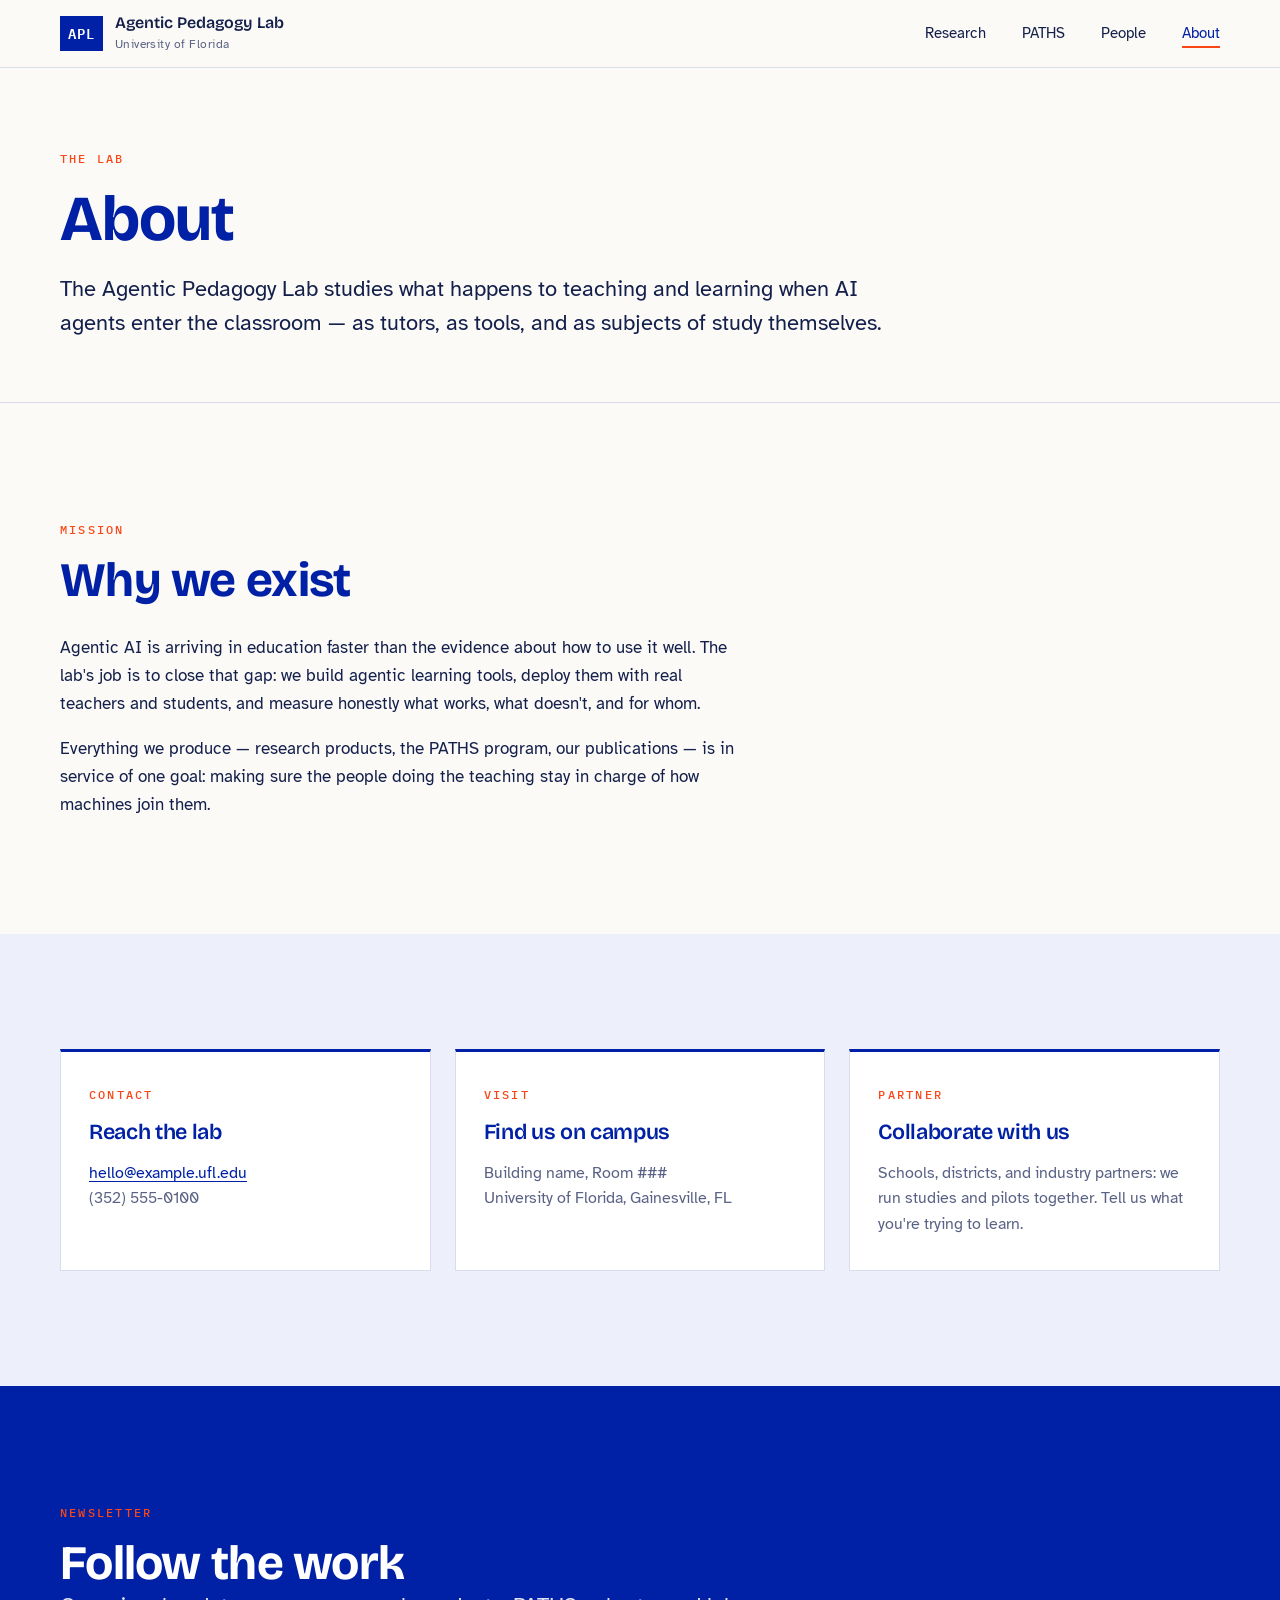
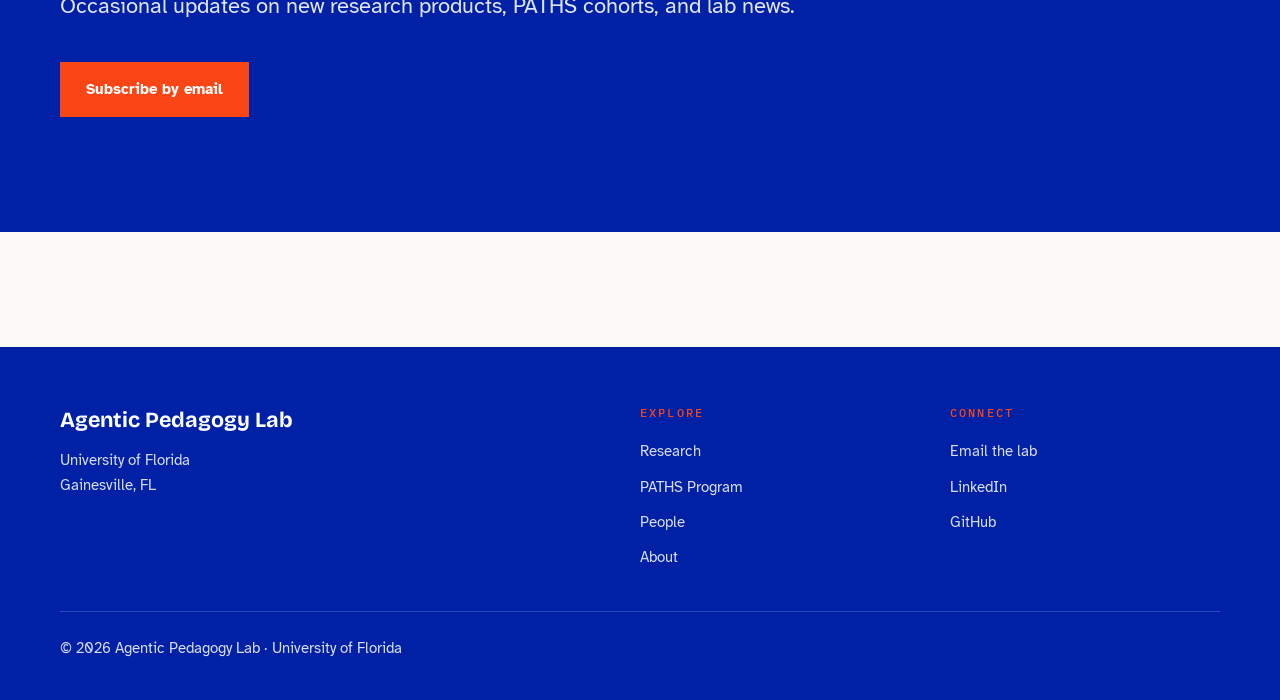
==== about.html @ 83805e8d "Initial site: Agentic Pedagogy Lab base (home, research, PATHS, people, about) Co-Authored-By: Claud" ====
<!DOCTYPE html>
<html lang="en">
<head>
  <meta charset="UTF-8" />
  <meta name="viewport" content="width=device-width, initial-scale=1.0" />
  <title>About — Agentic Pedagogy Lab</title>
  <meta name="description" content="About the Agentic Pedagogy Lab at the University of Florida: mission, contact, and how to visit." />
  <link rel="preconnect" href="https://fonts.googleapis.com" />
  <link rel="preconnect" href="https://fonts.gstatic.com" crossorigin />
  <link href="https://fonts.googleapis.com/css2?family=Atkinson+Hyperlegible:ital,wght@0,400;0,700;1,400&family=Bricolage+Grotesque:opsz,wght@12..96,400..800&family=IBM+Plex+Mono:wght@400;500;600&display=swap" rel="stylesheet" />
  <link rel="stylesheet" href="css/site.css" />
</head>
<body>

  <header class="site-header">
    <div class="wrap">
      <a class="wordmark" href="index.html">
        <span class="wordmark-badge">APL</span>
        <span class="wordmark-text">
          <strong>Agentic Pedagogy Lab</strong>
          <span>University of Florida</span>
        </span>
      </a>
      <button class="nav-toggle" aria-expanded="false" aria-controls="site-nav">Menu</button>
      <nav class="site-nav" id="site-nav" aria-label="Primary">
        <ul>
          <li><a href="research.html">Research</a></li>
          <li><a href="paths.html">PATHS</a></li>
          <li><a href="people.html">People</a></li>
          <li><a href="about.html" aria-current="page">About</a></li>
        </ul>
      </nav>
    </div>
  </header>

  <main>

    <section class="page-hero">
      <div class="wrap">
        <span class="eyebrow">The Lab</span>
        <h1>About</h1>
        <p class="lede">
          The Agentic Pedagogy Lab studies what happens to teaching and
          learning when AI agents enter the classroom — as tutors, as tools,
          and as subjects of study themselves.
        </p>
      </div>
    </section>

    <section class="section">
      <div class="wrap">
        <span class="eyebrow">Mission</span>
        <h2 style="margin-bottom: 1.75rem;">Why we exist</h2>
        <div class="prose">
          <!-- TODO: replace with the lab's real mission statement -->
          <p>
            Agentic AI is arriving in education faster than the evidence about
            how to use it well. The lab's job is to close that gap: we build
            agentic learning tools, deploy them with real teachers and
            students, and measure honestly what works, what doesn't, and for
            whom.
          </p>
          <p>
            Everything we produce — research products, the PATHS program, our
            publications — is in service of one goal: making sure the people
            doing the teaching stay in charge of how machines join them.
          </p>
        </div>
      </div>
    </section>

    <section class="section band-tint">
      <div class="wrap">
        <div class="pillars">
          <div class="pillar reveal">
            <span class="eyebrow">Contact</span>
            <h3>Reach the lab</h3>
            <p>
              <!-- TODO: real contact details -->
              <a href="mailto:hello@example.ufl.edu">hello@example.ufl.edu</a><br />
              (352) 555-0100
            </p>
          </div>
          <div class="pillar reveal">
            <span class="eyebrow">Visit</span>
            <h3>Find us on campus</h3>
            <p>
              <!-- TODO: building, room, directions link -->
              Building name, Room ###<br />
              University of Florida, Gainesville, FL
            </p>
          </div>
          <div class="pillar reveal">
            <span class="eyebrow">Partner</span>
            <h3>Collaborate with us</h3>
            <p>
              <!-- TODO: partnership / sponsorship copy -->
              Schools, districts, and industry partners: we run studies and
              pilots together. Tell us what you're trying to learn.
            </p>
          </div>
        </div>
      </div>
    </section>

    <section class="section band-dark">
      <div class="wrap">
        <span class="eyebrow">Newsletter</span>
        <h2>Follow the work</h2>
        <p class="lede">
          <!-- TODO: wire up a real signup form or mailing list link -->
          Occasional updates on new research products, PATHS cohorts, and
          lab news.
        </p>
        <div class="hero-actions">
          <a class="btn btn-primary" href="mailto:hello@example.ufl.edu">Subscribe by email</a>
        </div>
      </div>
    </section>

  </main>

  <footer class="site-footer">
    <div class="wrap">
      <div class="footer-brand">
        <strong>Agentic Pedagogy Lab</strong>
        <p>
          University of Florida<br />
          Gainesville, FL
        </p>
      </div>
      <div>
        <h4>Explore</h4>
        <ul>
          <li><a href="research.html">Research</a></li>
          <li><a href="paths.html">PATHS Program</a></li>
          <li><a href="people.html">People</a></li>
          <li><a href="about.html">About</a></li>
        </ul>
      </div>
      <div>
        <h4>Connect</h4>
        <ul>
          <li><a href="mailto:hello@example.ufl.edu">Email the lab</a></li>
          <li><a href="#">LinkedIn</a></li>
          <li><a href="#">GitHub</a></li>
        </ul>
      </div>
      <p class="footer-legal">&copy; 2026 Agentic Pedagogy Lab · University of Florida</p>
    </div>
  </footer>

  <script src="js/main.js"></script>
</body>
</html>
---- css/site.css ----
/* ==========================================================================
   Agentic Pedagogy Lab — University of Florida
   Design tokens + site styles
   ========================================================================== */

:root {
  /* Color */
  --paper: #fbfaf7;
  --ink: #14204b;        /* deep navy-blue ink for body text */
  --uf-blue: #0021a5;    /* UF core blue — headings, bands */
  --uf-orange: #fa4616;  /* UF core orange — the single accent */
  --tint: #edf0fa;       /* pale blue surface */
  --muted: #5a6285;
  --line: #d9dcec;
  --white: #ffffff;

  /* Type */
  --font-display: "Bricolage Grotesque", "Arial Black", sans-serif;
  --font-body: "Atkinson Hyperlegible", "Segoe UI", sans-serif;
  --font-mono: "IBM Plex Mono", "Consolas", monospace;

  /* Rhythm */
  --measure: 62ch;
  --gutter: clamp(1.25rem, 4vw, 3rem);
  --section: clamp(4rem, 9vw, 7.5rem);
}

* { box-sizing: border-box; margin: 0; padding: 0; }

html { scroll-behavior: smooth; }

body {
  font-family: var(--font-body);
  font-size: 1.0625rem;
  line-height: 1.65;
  color: var(--ink);
  background: var(--paper);
  -webkit-font-smoothing: antialiased;
}

img { max-width: 100%; display: block; }

a { color: var(--uf-blue); text-decoration-thickness: 1px; text-underline-offset: 3px; }
a:hover { color: var(--uf-orange); }

:focus-visible {
  outline: 3px solid var(--uf-orange);
  outline-offset: 3px;
  border-radius: 2px;
}

.wrap {
  width: min(1160px, 100% - 2 * var(--gutter));
  margin-inline: auto;
}

/* --------------------------------------------------------------------------
   Typography
   -------------------------------------------------------------------------- */

h1, h2, h3 {
  font-family: var(--font-display);
  line-height: 1.05;
  letter-spacing: -0.015em;
  color: var(--uf-blue);
  text-wrap: balance;
}

.display {
  font-size: clamp(2.75rem, 7.5vw, 5.5rem);
  font-weight: 700;
}

h2 { font-size: clamp(1.9rem, 4vw, 3rem); font-weight: 700; }
h3 { font-size: 1.35rem; font-weight: 600; line-height: 1.25; }

.eyebrow {
  font-family: var(--font-mono);
  font-size: 0.78rem;
  font-weight: 500;
  letter-spacing: 0.18em;
  text-transform: uppercase;
  color: var(--uf-orange);
  display: block;
  margin-bottom: 1rem;
}

.lede {
  font-size: clamp(1.15rem, 2vw, 1.35rem);
  line-height: 1.55;
  max-width: var(--measure);
  color: var(--ink);
}

.muted { color: var(--muted); }

.prose { max-width: var(--measure); }
.prose p + p { margin-top: 1em; }

/* --------------------------------------------------------------------------
   Header / navigation
   -------------------------------------------------------------------------- */

.site-header {
  position: sticky;
  top: 0;
  z-index: 50;
  background: color-mix(in srgb, var(--paper) 92%, transparent);
  backdrop-filter: blur(8px);
  border-bottom: 1px solid var(--line);
}

.site-header .wrap {
  display: flex;
  align-items: center;
  justify-content: space-between;
  gap: 1rem;
  padding-block: 0.9rem;
}

.wordmark {
  display: flex;
  align-items: center;
  gap: 0.75rem;
  text-decoration: none;
}
.wordmark:hover .wordmark-badge { background: var(--uf-orange); }

.wordmark-badge {
  font-family: var(--font-mono);
  font-weight: 600;
  font-size: 0.9rem;
  letter-spacing: 0.06em;
  color: var(--white);
  background: var(--uf-blue);
  padding: 0.35rem 0.5rem;
  transition: background 0.2s ease;
}

.wordmark-text { line-height: 1.15; }
.wordmark-text strong {
  display: block;
  font-family: var(--font-display);
  font-size: 1rem;
  font-weight: 600;
  color: var(--ink);
}
.wordmark-text span {
  font-size: 0.75rem;
  color: var(--muted);
  letter-spacing: 0.04em;
}

.site-nav ul {
  display: flex;
  gap: clamp(1rem, 3vw, 2.25rem);
  list-style: none;
}

.site-nav a {
  font-size: 0.95rem;
  font-weight: 500;
  color: var(--ink);
  text-decoration: none;
  padding-block: 0.25rem;
  border-bottom: 2px solid transparent;
}
.site-nav a:hover { color: var(--uf-orange); }
.site-nav a[aria-current="page"] {
  color: var(--uf-blue);
  border-bottom-color: var(--uf-orange);
}

.nav-toggle {
  display: none;
  font-family: var(--font-mono);
  font-size: 0.8rem;
  letter-spacing: 0.1em;
  text-transform: uppercase;
  background: none;
  border: 1px solid var(--line);
  color: var(--ink);
  padding: 0.5rem 0.8rem;
  cursor: pointer;
}

@media (max-width: 720px) {
  .nav-toggle { display: block; }
  .site-nav {
    position: absolute;
    top: 100%;
    left: 0;
    right: 0;
    background: var(--paper);
    border-bottom: 1px solid var(--line);
    display: none;
  }
  .site-nav.open { display: block; }
  .site-nav ul {
    flex-direction: column;
    gap: 0;
    padding: 0.5rem var(--gutter) 1rem;
  }
  .site-nav a {
    display: block;
    padding: 0.75rem 0;
    border-bottom: none;
  }
}

/* --------------------------------------------------------------------------
   Hero
   -------------------------------------------------------------------------- */

.hero {
  padding-block: var(--section) calc(var(--section) * 0.8);
  position: relative;
  overflow: hidden;
}

.hero .display { max-width: 15ch; }

.hero .lede { margin-top: 1.75rem; }

.hero-actions {
  margin-top: 2.5rem;
  display: flex;
  flex-wrap: wrap;
  gap: 1rem;
}

/* The signature "path": an orange stroke drawn beneath the key word */
.path-underline { position: relative; display: inline-block; }
.path-underline svg {
  position: absolute;
  left: -2%;
  bottom: -0.12em;
  width: 104%;
  height: 0.35em;
  overflow: visible;
}
.path-underline path {
  fill: none;
  stroke: var(--uf-orange);
  stroke-width: 6;
  stroke-linecap: round;
}

@media (prefers-reduced-motion: no-preference) {
  .path-underline path {
    stroke-dasharray: 1;
    stroke-dashoffset: 1;
    animation: draw-path 0.9s ease-out 0.4s forwards;
  }
  @keyframes draw-path {
    to { stroke-dashoffset: 0; }
  }
}

/* --------------------------------------------------------------------------
   Buttons
   -------------------------------------------------------------------------- */

.btn {
  display: inline-block;
  font-family: var(--font-body);
  font-weight: 700;
  font-size: 0.95rem;
  text-decoration: none;
  padding: 0.8rem 1.5rem;
  border: 2px solid var(--uf-blue);
  transition: background 0.15s ease, color 0.15s ease, border-color 0.15s ease;
}

.btn-primary { background: var(--uf-blue); color: var(--white); }
.btn-primary:hover { background: var(--uf-orange); border-color: var(--uf-orange); color: var(--white); }

.btn-ghost { background: transparent; color: var(--uf-blue); }
.btn-ghost:hover { border-color: var(--uf-orange); color: var(--uf-orange); }

.band-dark .btn-primary { background: var(--uf-orange); border-color: var(--uf-orange); }
.band-dark .btn-primary:hover { background: var(--white); border-color: var(--white); color: var(--uf-blue); }

/* --------------------------------------------------------------------------
   Sections
   -------------------------------------------------------------------------- */

.section { padding-block: var(--section); }

.section-head {
  display: flex;
  align-items: flex-end;
  justify-content: space-between;
  gap: 2rem;
  margin-bottom: clamp(2rem, 5vw, 3.5rem);
}
.section-head .more {
  font-family: var(--font-mono);
  font-size: 0.85rem;
  white-space: nowrap;
}

.band-tint { background: var(--tint); }

.band-dark {
  background: var(--uf-blue);
  color: var(--white);
}
.band-dark h2, .band-dark h3 { color: var(--white); }
.band-dark .lede, .band-dark p { color: color-mix(in srgb, var(--white) 88%, var(--uf-blue)); }
.band-dark a { color: var(--white); }
.band-dark a:hover { color: var(--uf-orange); }

/* --------------------------------------------------------------------------
   Pillars (home: Lab / PATHS / Research)
   -------------------------------------------------------------------------- */

.pillars {
  display: grid;
  grid-template-columns: repeat(3, 1fr);
  gap: 1.5rem;
}
@media (max-width: 860px) { .pillars { grid-template-columns: 1fr; } }

.pillar {
  background: var(--white);
  border: 1px solid var(--line);
  border-top: 3px solid var(--uf-blue);
  padding: 2rem 1.75rem;
  display: flex;
  flex-direction: column;
  gap: 0.9rem;
  text-decoration: none;
  color: var(--ink);
  transition: border-top-color 0.2s ease, transform 0.2s ease;
}
.pillar:hover { border-top-color: var(--uf-orange); transform: translateY(-3px); color: var(--ink); }
.pillar .eyebrow { margin-bottom: 0; }
.pillar p { color: var(--muted); font-size: 0.98rem; }
.pillar .pillar-go {
  margin-top: auto;
  font-family: var(--font-mono);
  font-size: 0.85rem;
  color: var(--uf-blue);
}
.pillar:hover .pillar-go { color: var(--uf-orange); }

/* --------------------------------------------------------------------------
   Research catalog cards
   -------------------------------------------------------------------------- */

.card-grid {
  display: grid;
  grid-template-columns: repeat(3, 1fr);
  gap: 1.5rem;
}
@media (max-width: 980px) { .card-grid { grid-template-columns: repeat(2, 1fr); } }
@media (max-width: 640px) { .card-grid { grid-template-columns: 1fr; } }

.card {
  background: var(--white);
  border: 1px solid var(--line);
  display: flex;
  flex-direction: column;
  text-decoration: none;
  color: var(--ink);
  transition: transform 0.2s ease, box-shadow 0.2s ease;
}
.card:hover {
  transform: translateY(-4px);
  box-shadow: 0 12px 32px rgba(20, 32, 75, 0.12);
  color: var(--ink);
}

.card-media {
  aspect-ratio: 16 / 10;
  background:
    linear-gradient(135deg, var(--uf-blue) 0%, #0a3ad4 60%, #1e56f0 100%);
  position: relative;
  display: flex;
  align-items: flex-end;
  padding: 1rem;
}
.card-media .code {
  font-family: var(--font-mono);
  font-size: 0.78rem;
  letter-spacing: 0.14em;
  color: var(--white);
  background: rgba(255, 255, 255, 0.14);
  padding: 0.3rem 0.55rem;
}
.card:nth-child(3n + 2) .card-media {
  background: linear-gradient(135deg, #d63a10 0%, var(--uf-orange) 60%, #ff7a4d 100%);
}
.card:nth-child(3n) .card-media {
  background: linear-gradient(135deg, #0b1440 0%, var(--uf-blue) 70%, #2447d6 100%);
}

.card-body { padding: 1.5rem 1.5rem 1.75rem; display: flex; flex-direction: column; gap: 0.7rem; flex: 1; }
.card-body h3 { color: var(--uf-blue); }
.card:hover .card-body h3 { color: var(--uf-orange); }
.card-body p { font-size: 0.95rem; color: var(--muted); }

.tags { display: flex; flex-wrap: wrap; gap: 0.4rem; margin-top: auto; padding-top: 0.6rem; }
.tag {
  font-family: var(--font-mono);
  font-size: 0.7rem;
  letter-spacing: 0.08em;
  text-transform: uppercase;
  color: var(--uf-blue);
  border: 1px solid var(--line);
  padding: 0.2rem 0.5rem;
}

/* --------------------------------------------------------------------------
   PATHS — the path itself (numbered steps on a connected orange line)
   -------------------------------------------------------------------------- */

.path-steps {
  list-style: none;
  position: relative;
  max-width: 760px;
  margin-top: 3rem;
}
.path-steps::before {
  content: "";
  position: absolute;
  left: 1.1rem;
  top: 1.5rem;
  bottom: 1.5rem;
  width: 3px;
  background: var(--uf-orange);
}

.path-step {
  position: relative;
  padding: 0 0 2.75rem 4rem;
}
.path-step:last-child { padding-bottom: 0; }

.path-step .node {
  position: absolute;
  left: 0;
  top: 0.1rem;
  width: 2.3rem;
  height: 2.3rem;
  border-radius: 50%;
  background: var(--paper);
  border: 3px solid var(--uf-orange);
  color: var(--uf-blue);
  font-family: var(--font-mono);
  font-weight: 600;
  font-size: 0.85rem;
  display: flex;
  align-items: center;
  justify-content: center;
}

.path-step h3 { margin-bottom: 0.4rem; }
.path-step p { color: var(--muted); max-width: 55ch; }

.band-dark .path-step .node { background: var(--uf-blue); color: var(--white); }
.band-dark .path-step p { color: color-mix(in srgb, var(--white) 80%, var(--uf-blue)); }

/* --------------------------------------------------------------------------
   People
   -------------------------------------------------------------------------- */

.people-grid {
  display: grid;
  grid-template-columns: repeat(4, 1fr);
  gap: 1.5rem;
}
@media (max-width: 1000px) { .people-grid { grid-template-columns: repeat(3, 1fr); } }
@media (max-width: 720px) { .people-grid { grid-template-columns: repeat(2, 1fr); } }
@media (max-width: 460px) { .people-grid { grid-template-columns: 1fr; } }

.person { text-align: left; }
.person-photo {
  aspect-ratio: 1;
  background: var(--tint);
  border: 1px solid var(--line);
  display: flex;
  align-items: center;
  justify-content: center;
  font-family: var(--font-mono);
  font-size: 0.75rem;
  letter-spacing: 0.12em;
  color: var(--muted);
  margin-bottom: 0.9rem;
}
.person h3 { font-size: 1.05rem; }
.person .role { font-size: 0.88rem; color: var(--muted); }

/* --------------------------------------------------------------------------
   Stats / facts strip
   -------------------------------------------------------------------------- */

.facts {
  display: grid;
  grid-template-columns: repeat(3, 1fr);
  gap: 1.5rem;
  border-top: 1px solid var(--line);
  border-bottom: 1px solid var(--line);
  padding-block: 2.25rem;
}
@media (max-width: 720px) { .facts { grid-template-columns: 1fr; } }

.fact strong {
  display: block;
  font-family: var(--font-display);
  font-size: 2rem;
  color: var(--uf-blue);
  line-height: 1.1;
}
.fact span { font-size: 0.9rem; color: var(--muted); }

/* --------------------------------------------------------------------------
   Footer
   -------------------------------------------------------------------------- */

.site-footer {
  background: var(--uf-blue);
  color: var(--white);
  padding-block: 3.5rem 2.5rem;
  margin-top: var(--section);
}
.site-footer .wrap {
  display: grid;
  grid-template-columns: 2fr 1fr 1fr;
  gap: 2.5rem;
}
@media (max-width: 720px) { .site-footer .wrap { grid-template-columns: 1fr; } }

.site-footer h4 {
  font-family: var(--font-mono);
  font-size: 0.75rem;
  font-weight: 500;
  letter-spacing: 0.18em;
  text-transform: uppercase;
  color: var(--uf-orange);
  margin-bottom: 0.9rem;
}
.site-footer p, .site-footer a { font-size: 0.92rem; color: color-mix(in srgb, var(--white) 85%, var(--uf-blue)); }
.site-footer a { text-decoration: none; }
.site-footer a:hover { color: var(--uf-orange); }
.site-footer ul { list-style: none; }
.site-footer li + li { margin-top: 0.45rem; }

.footer-brand strong {
  display: block;
  font-family: var(--font-display);
  font-size: 1.35rem;
  color: var(--white);
  margin-bottom: 0.6rem;
}

.footer-legal {
  grid-column: 1 / -1;
  border-top: 1px solid rgba(255, 255, 255, 0.18);
  padding-top: 1.5rem;
  font-size: 0.8rem;
  color: color-mix(in srgb, var(--white) 65%, var(--uf-blue));
}

/* --------------------------------------------------------------------------
   Scroll reveal (respects reduced motion)
   -------------------------------------------------------------------------- */

@media (prefers-reduced-motion: no-preference) {
  .reveal {
    opacity: 0;
    transform: translateY(18px);
    transition: opacity 0.6s ease, transform 0.6s ease;
  }
  .reveal.in {
    opacity: 1;
    transform: none;
  }
}

/* --------------------------------------------------------------------------
   Page hero (interior pages)
   -------------------------------------------------------------------------- */

.page-hero {
  padding-block: calc(var(--section) * 0.7) calc(var(--section) * 0.55);
  border-bottom: 1px solid var(--line);
}
.page-hero h1 {
  font-size: clamp(2.4rem, 5.5vw, 4rem);
  font-weight: 700;
}
.page-hero .lede { margin-top: 1.25rem; }
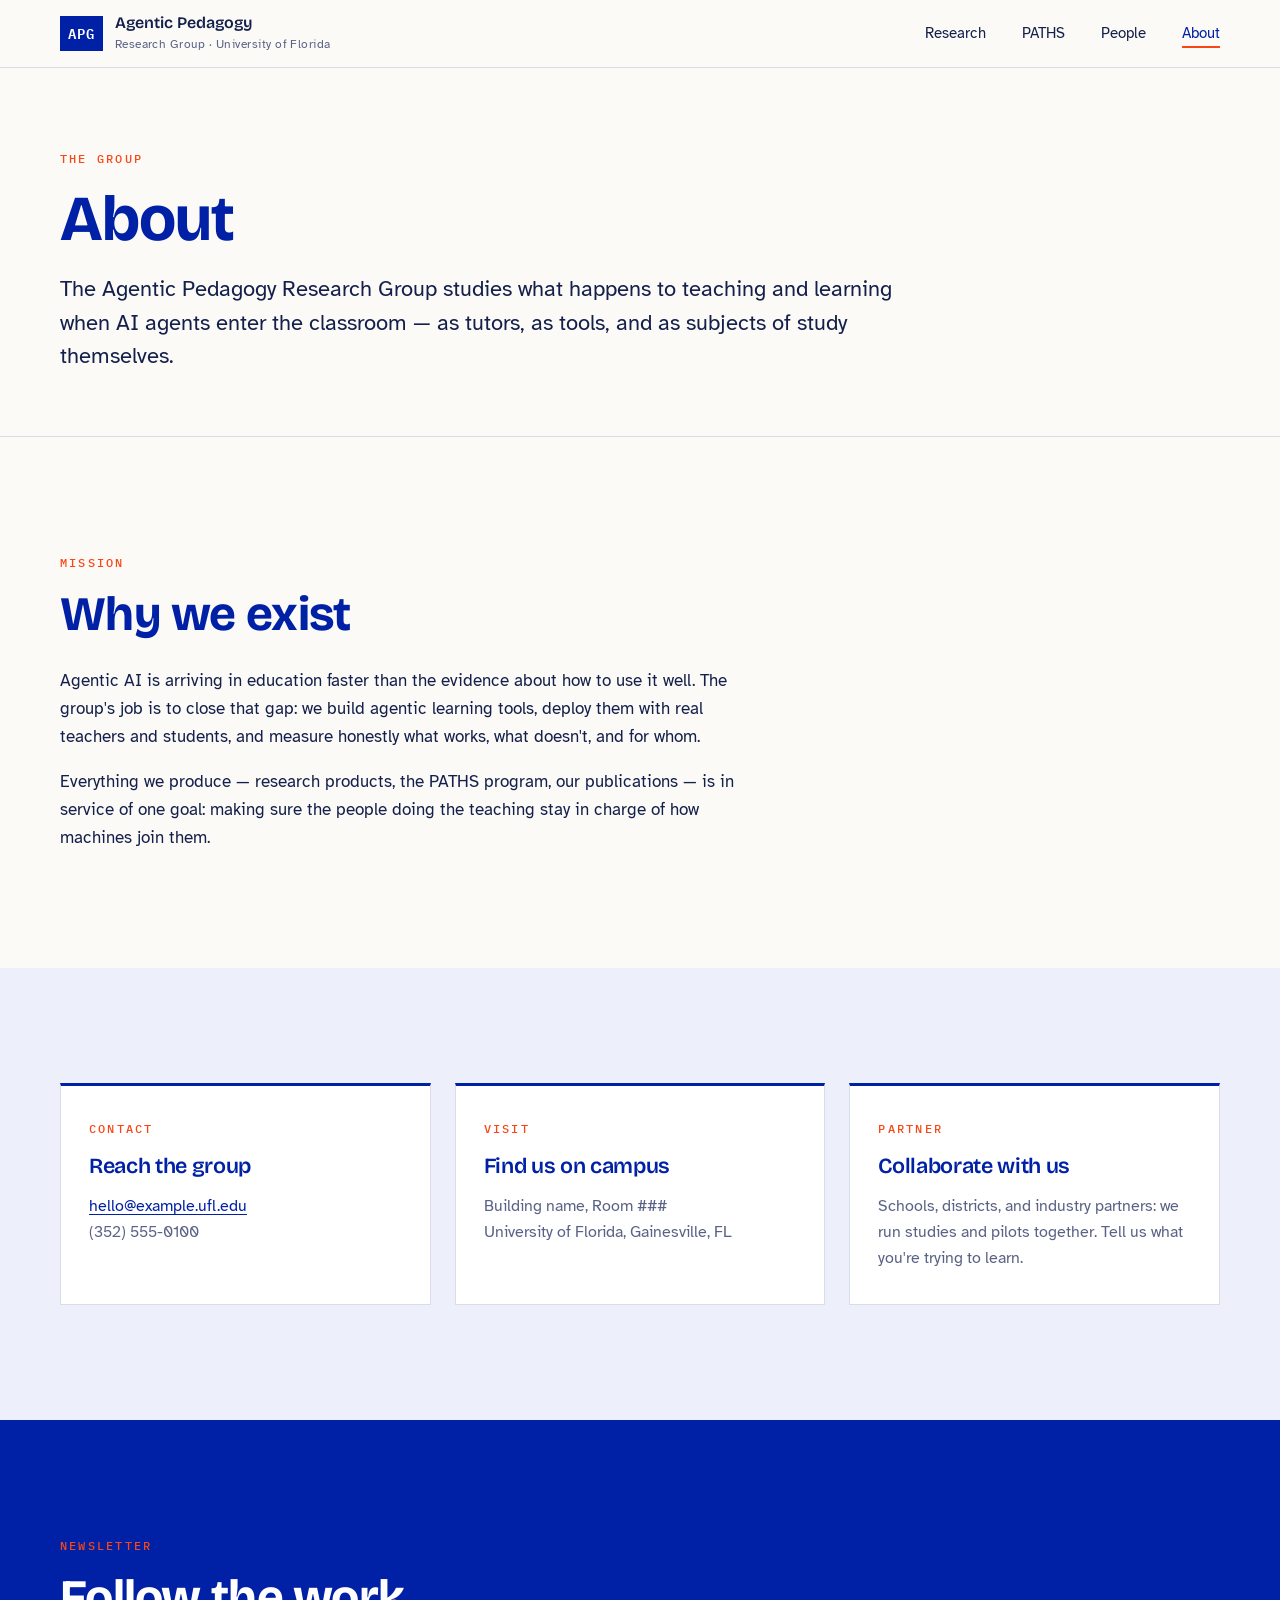
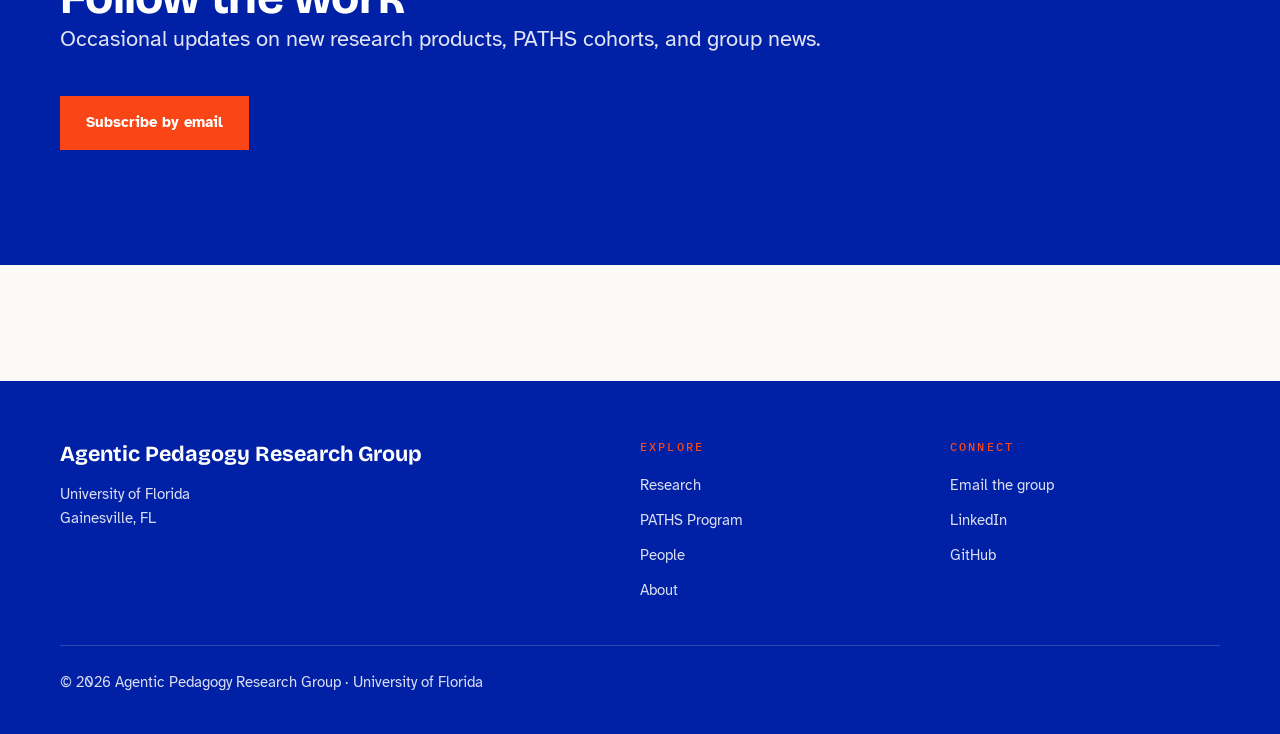
==== commit d9c80cae: "Rename lab to research group site-wide; credit faculty home labs APL -> APG wordmark and catalog cod" ====
--- a/about.html
+++ b/about.html
@@ -3,8 +3,8 @@
 <head>
   <meta charset="UTF-8" />
   <meta name="viewport" content="width=device-width, initial-scale=1.0" />
-  <title>About — Agentic Pedagogy Lab</title>
-  <meta name="description" content="About the Agentic Pedagogy Lab at the University of Florida: mission, contact, and how to visit." />
+  <title>About — Agentic Pedagogy Research Group</title>
+  <meta name="description" content="About the Agentic Pedagogy Research Group at the University of Florida: mission, contact, and how to visit." />
   <link rel="preconnect" href="https://fonts.googleapis.com" />
   <link rel="preconnect" href="https://fonts.gstatic.com" crossorigin />
   <link href="https://fonts.googleapis.com/css2?family=Atkinson+Hyperlegible:ital,wght@0,400;0,700;1,400&family=Bricolage+Grotesque:opsz,wght@12..96,400..800&family=IBM+Plex+Mono:wght@400;500;600&display=swap" rel="stylesheet" />
@@ -15,10 +15,10 @@
   <header class="site-header">
     <div class="wrap">
       <a class="wordmark" href="index.html">
-        <span class="wordmark-badge">APL</span>
+        <span class="wordmark-badge">APG</span>
         <span class="wordmark-text">
-          <strong>Agentic Pedagogy Lab</strong>
-          <span>University of Florida</span>
+          <strong>Agentic Pedagogy</strong>
+          <span>Research Group · University of Florida</span>
         </span>
       </a>
       <button class="nav-toggle" aria-expanded="false" aria-controls="site-nav">Menu</button>
@@ -37,10 +37,10 @@
 
     <section class="page-hero">
       <div class="wrap">
-        <span class="eyebrow">The Lab</span>
+        <span class="eyebrow">The Group</span>
         <h1>About</h1>
         <p class="lede">
-          The Agentic Pedagogy Lab studies what happens to teaching and
+          The Agentic Pedagogy Research Group studies what happens to teaching and
           learning when AI agents enter the classroom — as tutors, as tools,
           and as subjects of study themselves.
         </p>
@@ -52,10 +52,10 @@
         <span class="eyebrow">Mission</span>
         <h2 style="margin-bottom: 1.75rem;">Why we exist</h2>
         <div class="prose">
-          <!-- TODO: replace with the lab's real mission statement -->
+          <!-- TODO: replace with the group's real mission statement -->
           <p>
             Agentic AI is arriving in education faster than the evidence about
-            how to use it well. The lab's job is to close that gap: we build
+            how to use it well. The group's job is to close that gap: we build
             agentic learning tools, deploy them with real teachers and
             students, and measure honestly what works, what doesn't, and for
             whom.
@@ -74,7 +74,7 @@
         <div class="pillars">
           <div class="pillar reveal">
             <span class="eyebrow">Contact</span>
-            <h3>Reach the lab</h3>
+            <h3>Reach the group</h3>
             <p>
               <!-- TODO: real contact details -->
               <a href="mailto:hello@example.ufl.edu">hello@example.ufl.edu</a><br />
@@ -110,7 +110,7 @@
         <p class="lede">
           <!-- TODO: wire up a real signup form or mailing list link -->
           Occasional updates on new research products, PATHS cohorts, and
-          lab news.
+          group news.
         </p>
         <div class="hero-actions">
           <a class="btn btn-primary" href="mailto:hello@example.ufl.edu">Subscribe by email</a>
@@ -123,7 +123,7 @@
   <footer class="site-footer">
     <div class="wrap">
       <div class="footer-brand">
-        <strong>Agentic Pedagogy Lab</strong>
+        <strong>Agentic Pedagogy Research Group</strong>
         <p>
           University of Florida<br />
           Gainesville, FL
@@ -141,12 +141,12 @@
       <div>
         <h4>Connect</h4>
         <ul>
-          <li><a href="mailto:hello@example.ufl.edu">Email the lab</a></li>
+          <li><a href="mailto:hello@example.ufl.edu">Email the group</a></li>
           <li><a href="#">LinkedIn</a></li>
           <li><a href="#">GitHub</a></li>
         </ul>
       </div>
-      <p class="footer-legal">&copy; 2026 Agentic Pedagogy Lab · University of Florida</p>
+      <p class="footer-legal">&copy; 2026 Agentic Pedagogy Research Group · University of Florida</p>
     </div>
   </footer>
 
--- a/css/site.css
+++ b/css/site.css
@@ -1,5 +1,5 @@
 /* ==========================================================================
-   Agentic Pedagogy Lab — University of Florida
+   Agentic Pedagogy Research Group — University of Florida
    Design tokens + site styles
    ========================================================================== */
 
@@ -312,7 +312,7 @@
 .band-dark a:hover { color: var(--uf-orange); }
 
 /* --------------------------------------------------------------------------
-   Pillars (home: Lab / PATHS / Research)
+   Pillars (home: Group / PATHS / Research)
    -------------------------------------------------------------------------- */
 
 .pillars {
@@ -463,6 +463,51 @@
 .band-dark .path-step p { color: color-mix(in srgb, var(--white) 80%, var(--uf-blue)); }
 
 /* --------------------------------------------------------------------------
+   Publications
+   -------------------------------------------------------------------------- */
+
+.pub-list {
+  list-style: none;
+  margin-top: 2.5rem;
+  max-width: 860px;
+}
+
+.pub {
+  padding-block: 1.6rem;
+  border-top: 1px solid var(--line);
+}
+.pub:last-child { border-bottom: 1px solid var(--line); }
+
+.pub-meta {
+  font-family: var(--font-mono);
+  font-size: 0.75rem;
+  letter-spacing: 0.12em;
+  text-transform: uppercase;
+  color: var(--uf-orange);
+  display: block;
+  margin-bottom: 0.5rem;
+}
+
+.pub h3 { margin-bottom: 0.45rem; }
+.pub h3 a { text-decoration: none; color: inherit; }
+.pub h3 a:hover { color: var(--uf-orange); }
+
+.pub-authors { font-size: 0.92rem; color: var(--muted); }
+.pub-authors strong { color: var(--ink); font-weight: 700; }
+
+.pub-links {
+  margin-top: 0.6rem;
+  display: flex;
+  gap: 1.25rem;
+  font-family: var(--font-mono);
+  font-size: 0.8rem;
+}
+
+.band-dark .pub { border-color: rgba(255, 255, 255, 0.22); }
+.band-dark .pub-authors { color: color-mix(in srgb, var(--white) 75%, var(--uf-blue)); }
+.band-dark .pub-authors strong { color: var(--white); }
+
+/* --------------------------------------------------------------------------
    People
    -------------------------------------------------------------------------- */
 
@@ -491,6 +536,13 @@
 }
 .person h3 { font-size: 1.05rem; }
 .person .role { font-size: 0.88rem; color: var(--muted); }
+
+.person .bio {
+  font-size: 0.88rem;
+  color: var(--muted);
+  margin-top: 0.45rem;
+  line-height: 1.5;
+}
 
 /* --------------------------------------------------------------------------
    Stats / facts strip
